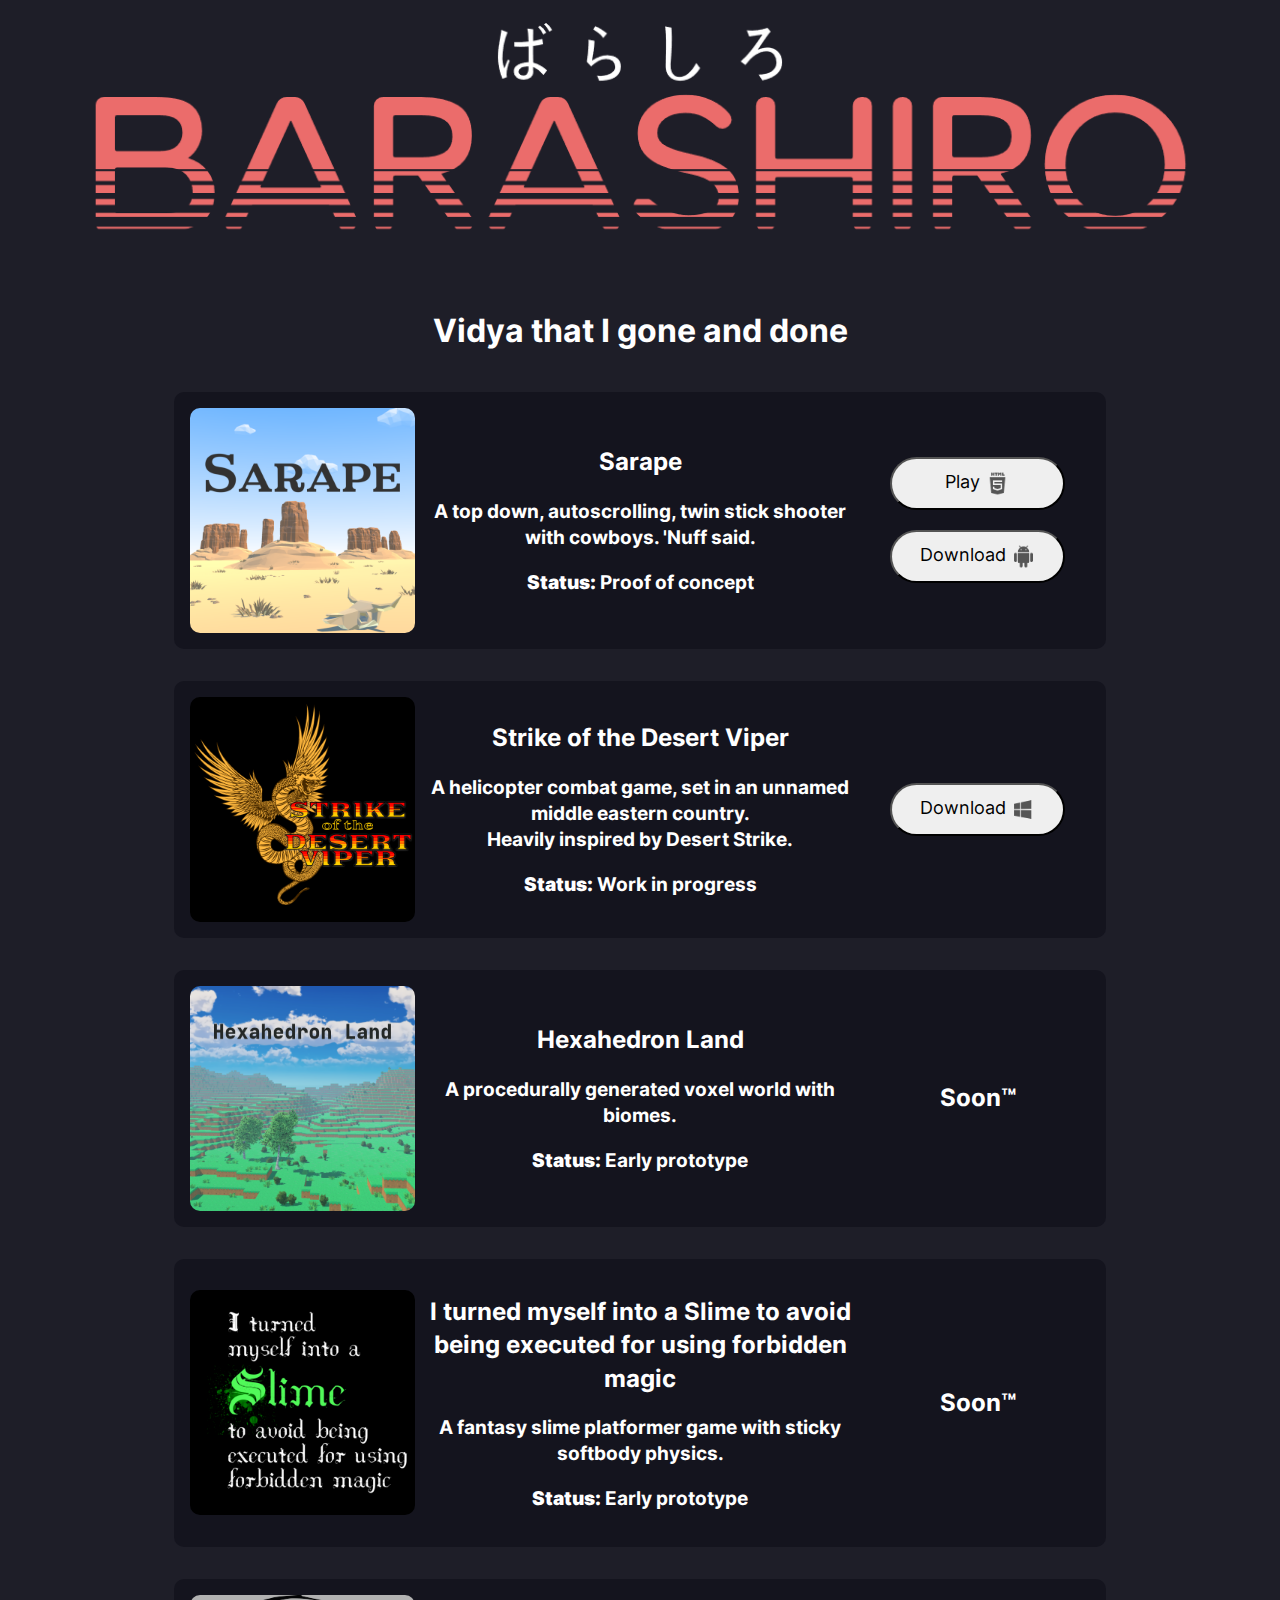
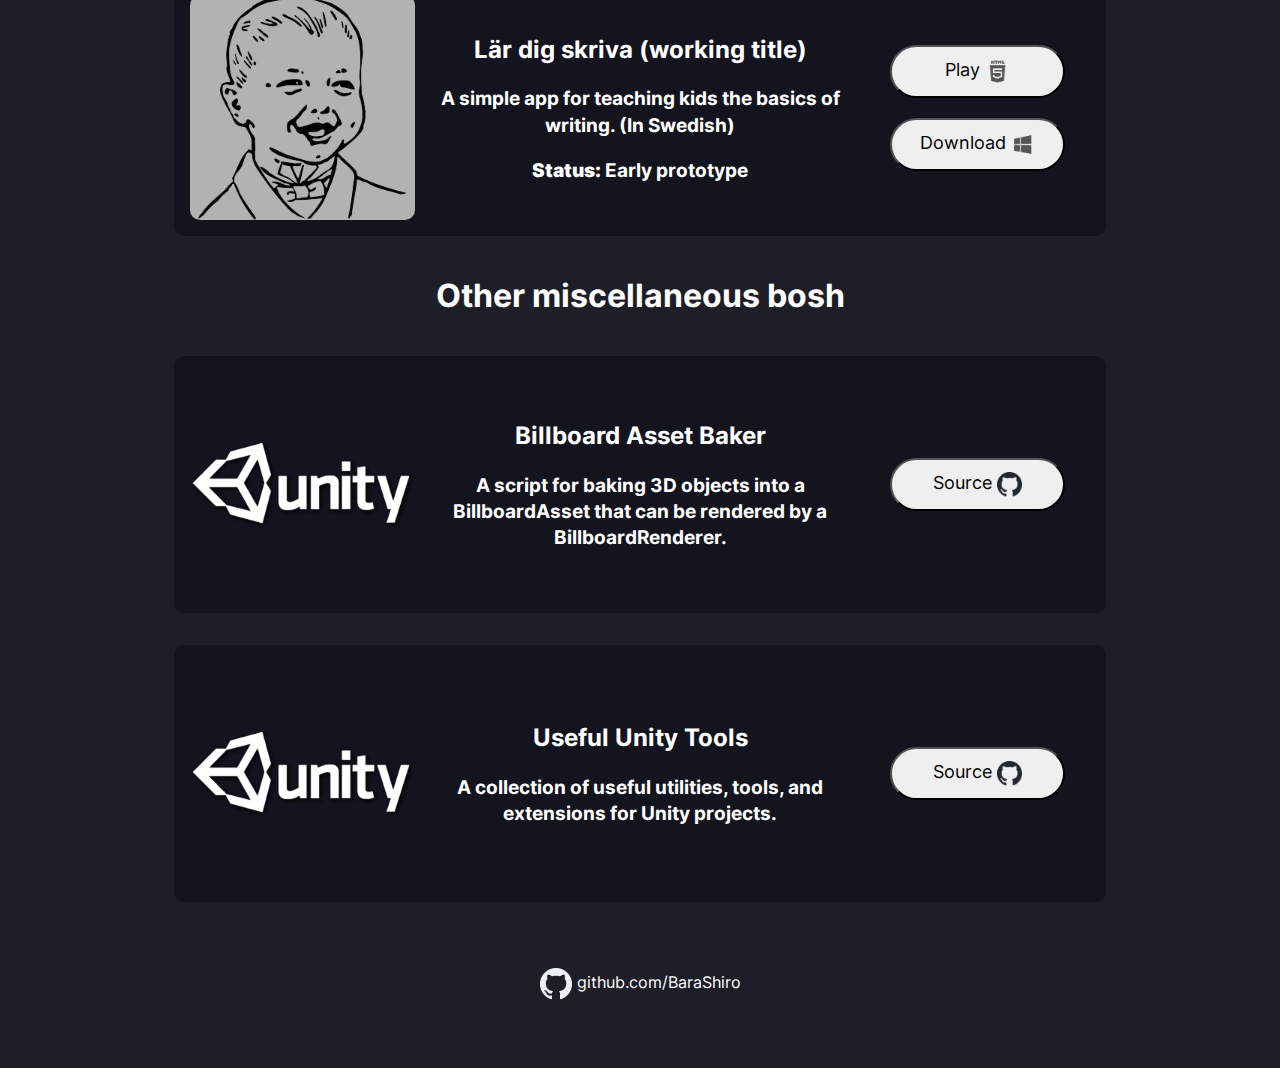
==== index.html @ d3b33dd0 "Initial commit" ====
<!doctype html>
<html class="no-js" lang="">

<head>
    <meta charset="utf-8">
    <title>BaraShiro</title>
    <meta name="description" content="">
    <meta name="viewport" content="width=device-width, initial-scale=1">

    <meta property="og:title" content="">
    <meta property="og:type" content="">
    <meta property="og:url" content="">
    <meta property="og:image" content="">

    <link rel="apple-touch-icon" href="icon.png">

    <link rel="stylesheet" href="css/normalize.css">
    <link rel="stylesheet" href="css/main.css">

    <meta name="theme-color" content="#fafafa">
</head>

<body>
    <!--Numbers are red
    Functions are blue
    NullPointerException
    On line 42-->

    <img class="logo" src="img/BaraShiro-Logo-1200x300.png" width="1200" height="300" alt="BaraShiro">

    <h1>Vidya that I gone and done</h1>

    <div class="card bg-card">

        <img class="game-logo" src="img/Sarape-300x300.png" width="300" height="300" alt="Sarape" />

        <div class="game-info">
            <h2>Sarape</h2>
            <h3>A top down, autoscrolling, twin stick shooter with cowboys. 'Nuff said.</h3>
            <h3><b>Status:</b> Proof of concept</h3>
        </div>

        <div class="game-buttons">
            <button class="btn btn-glow" onclick="window.open('/Sarape','_blank');">
                Play <img src="img/WebGL.png" width="25" height="25" alt="WebGL" />
            </button>
<!--            <button class="btn btn-glow">Media</button>-->
<!--            <button class="btn btn-glow">Source</button>-->
            <button class="btn btn-glow" onclick="window.open('downloads/Sarape-v0.5.1.apk','_blank');">
                Download <img src="img/Android.png" width="25" height="25" alt="Android" />
            </button>
        </div>

    </div>

    <div class="card bg-card">

        <img class="game-logo" src="img/StrikeLike-300x300.png" width="300" height="300" alt="Strike of the Desert Viper" />

        <div class="game-info">
            <h2>Strike of the Desert Viper</h2>
            <h3>A helicopter combat game, set in an unnamed middle eastern country.<br/>
                Heavily inspired by Desert Strike.</h3>
            <h3><b>Status:</b> Work in progress</h3>
        </div>

        <div class="game-buttons">
<!--            <button class="btn btn-glow">Play</button>-->
<!--            <button class="btn btn-glow">Media</button>-->
<!--            <button class="btn btn-glow">Source</button>-->
            <button class="btn btn-glow" onclick="window.open('downloads/StrikeLike-v0.3.1.zip','_blank');">
                Download <img src="img/Windows.png" width="25" height="25" alt="Windows" />
            </button>
        </div>

    </div>

    <div class="card bg-card">

        <img class="game-logo" src="img/HexahedronLand-300x300.png" width="300" height="300" alt="HexahedronLand" />

        <div class="game-info">
            <h2>Hexahedron Land</h2>
            <h3>A procedurally generated voxel world with biomes.</h3>
            <h3><b>Status:</b> Early prototype</h3>
        </div>

        <div class="game-buttons">
            <!--            <button class="btn btn-glow">Play</button>-->
            <!--            <button class="btn btn-glow">Media</button>-->
            <!--            <button class="btn btn-glow">Source</button>-->
            <!--            <button class="btn btn-glow">Download</button>-->
            <h2>Soon™</h2>
        </div>

    </div>

    <div class="card bg-card">

        <img class="game-logo" src="img/Slime-300x300.png" width="300" height="300" alt="I turned myself into a Slime to avoid being executed for using forbidden magic" />

        <div class="game-info">
            <h2>I turned myself into a Slime to avoid being executed for using forbidden magic</h2>
            <h3>A fantasy slime platformer game with sticky softbody physics.</h3>
            <h3><b>Status:</b> Early prototype</h3>
        </div>

        <div class="game-buttons">
<!--            <button class="btn btn-glow">Play</button>-->
<!--            <button class="btn btn-glow">Media</button>-->
<!--            <button class="btn btn-glow">Source</button>-->
<!--            <button class="btn btn-glow">Download</button>-->
            <h2>Soon™</h2>
        </div>

    </div>

    <div class="card bg-card">

        <img class="game-logo" src="img/Learn-300x300.png" width="300" height="300" alt="Lär dig skriva" />

        <div class="game-info">
            <h2>Lär dig skriva (working title)</h2>
            <h3>A simple app for teaching kids the basics of writing. (In Swedish)</h3>
            <h3><b>Status:</b> Early prototype</h3>
        </div>

        <div class="game-buttons">
            <button class="btn btn-glow" onclick="window.open('/LDS','_blank');">
                Play <img src="img/WebGL.png" width="25" height="25" alt="WebGL" />
            </button>
            <!--            <button class="btn btn-glow">Media</button>-->
            <!--            <button class="btn btn-glow">Source</button>-->
            <button class="btn btn-glow" onclick="window.open('downloads/LDS-0.1.zip','_blank');">
                Download <img src="img/Windows.png" width="25" height="25" alt="Windows" />
            </button>
        </div>

    </div>

    <h1>Other miscellaneous bosh</h1>

    <div class="card bg-card">

        <img class="game-logo" src="img/Unity-300x300.png" width="300" height="300" alt="Unity" />

        <div class="game-info">
            <h2>Billboard Asset Baker</h2>
            <h3>A script for baking 3D objects into a BillboardAsset that can be rendered by a BillboardRenderer.</h3>
        </div>

        <div class="game-buttons">
            <button class="btn btn-glow" onclick="window.open('https://github.com/BaraShiro/BillboardAssetBaker');">
                Source <img src="img/Github.png" width="25" height="25" alt="Github" />
            </button>
        </div>

    </div>

    <div class="card bg-card">

        <img class="game-logo" src="img/Unity-300x300.png" width="300" height="300" alt="Unity" />

        <div class="game-info">
            <h2>Useful Unity Tools</h2>
            <h3>A collection of useful utilities, tools, and extensions for Unity projects.</h3>
        </div>

        <div class="game-buttons">
            <button class="btn btn-glow" onclick="window.open('https://github.com/BaraShiro/UsefulUnityTools');">
                Source <img src="img/Github.png" width="25" height="25" alt="Github" />
            </button>
        </div>

    </div>

    <div class="footer">
        <div class="github-footer" onclick="window.open('https://github.com/BaraShiro/');">
            <img src="img/GithubLight.png" width="32" height="32" alt="Github"/> github.com/BaraShiro
        </div>
    </div>



  <script src="js/vendor/modernizr-3.11.2.min.js"></script>
  <script src="js/plugins.js"></script>
  <script src="js/main.js"></script>


</body>

</html>
---- css/main.css ----
/*! HTML5 Boilerplate v8.0.0 | MIT License | https://html5boilerplate.com/ */

/* main.css 2.1.0 | MIT License | https://github.com/h5bp/main.css#readme */
/*
 * What follows is the result of much research on cross-browser styling.
 * Credit left inline and big thanks to Nicolas Gallagher, Jonathan Neal,
 * Kroc Camen, and the H5BP dev community and team.
 */

/* ==========================================================================
   Base styles: opinionated defaults
   ========================================================================== */

html {
  color: #222;
  font-size: 1em;
  line-height: 1.4;
}

/*
 * Remove text-shadow in selection highlight:
 * https://twitter.com/miketaylr/status/12228805301
 *
 * Vendor-prefixed and regular ::selection selectors cannot be combined:
 * https://stackoverflow.com/a/16982510/7133471
 *
 * Customize the background color to match your design.
 */

::-moz-selection {
  background: #b3d4fc;
  text-shadow: none;
}

::selection {
  background: #b3d4fc;
  text-shadow: none;
}

/*
 * A better looking default horizontal rule
 */

hr {
  display: block;
  height: 1px;
  border: 0;
  border-top: 1px solid #ccc;
  margin: 1em 0;
  padding: 0;
}

/*
 * Remove the gap between audio, canvas, iframes,
 * images, videos and the bottom of their containers:
 * https://github.com/h5bp/html5-boilerplate/issues/440
 */

audio,
canvas,
iframe,
img,
svg,
video {
  vertical-align: middle;
}

/*
 * Remove default fieldset styles.
 */

fieldset {
  border: 0;
  margin: 0;
  padding: 0;
}

/*
 * Allow only vertical resizing of textareas.
 */

textarea {
  resize: vertical;
}

/* ==========================================================================
   Author's custom styles
   ========================================================================== */

:root {
  --background-color: rgb(30, 30, 40);
  --card-background-color: rgb(20, 20, 30);
  --text-color: rgb(255,255,255);
  --shadow-color: rgba(111, 76, 255, 0.5);
}

@font-face {
  font-family: "Inter";
  src: url("../fonts/Inter-VariableFont_slnt,wght.ttf") format("truetype")
}

body {
  background-color: var(--background-color);
  color: var(--text-color);
  font-family: "Inter", sans-serif;
  display: grid;
  grid-template-columns: 90%;
  align-content: start;
  place-items: center;
  text-align: center;
  align-items: center;
  justify-content: center;
}

.logo {
  display: block;
  width: 100%;
  height: auto;
  max-width: 1200px;
  max-height: 300px;
}

.footer {
  display: block;
  height: 100px;
  margin-top: 50px;
}

.github-footer{
  cursor: pointer;
}

.card {
  margin: 1rem;
  padding: 1rem;
  width: 100%;
  height: auto;
  max-width: 900px;
  text-align: center;
  color: var(--text-color);
  display: grid;
  grid-template-columns: 1fr 2fr 1fr;
  align-content: start;
  place-items: center;
  align-items: center;
  justify-content: center;
  position: relative;
  border-radius: 10px;
}

.bg-card {
  background-color: var(--card-background-color);
}

.game-logo {
  width: 100%;
  height: auto;
  max-width: 300px;
  max-height: 300px;
  border-radius: 10px;
}

.game-info {

}
.game-buttons {

}

h1 {
  font-weight: bolder;
}

.btn {
  font-family: "Inter", sans-serif;
  font-size: 18px;
  width: 175px;
  padding: 12px 12px;
  margin: 10px;
  cursor: pointer;
  transition: all 0.3s ease;
  border-radius: 50px;
}

.btn:hover {
  transition: all 0.3s ease;
}

.btn-glow:hover {
  box-shadow: var(--shadow-color) 0px 0px 20px 0px;
}

/* ==========================================================================
   Helper classes
   ========================================================================== */

/*
 * Hide visually and from screen readers
 */

.hidden,
[hidden] {
  display: none !important;
}

/*
 * Hide only visually, but have it available for screen readers:
 * https://snook.ca/archives/html_and_css/hiding-content-for-accessibility
 *
 * 1. For long content, line feeds are not interpreted as spaces and small width
 *    causes content to wrap 1 word per line:
 *    https://medium.com/@jessebeach/beware-smushed-off-screen-accessible-text-5952a4c2cbfe
 */

.sr-only {
  border: 0;
  clip: rect(0, 0, 0, 0);
  height: 1px;
  margin: -1px;
  overflow: hidden;
  padding: 0;
  position: absolute;
  white-space: nowrap;
  width: 1px;
  /* 1 */
}

/*
 * Extends the .sr-only class to allow the element
 * to be focusable when navigated to via the keyboard:
 * https://www.drupal.org/node/897638
 */

.sr-only.focusable:active,
.sr-only.focusable:focus {
  clip: auto;
  height: auto;
  margin: 0;
  overflow: visible;
  position: static;
  white-space: inherit;
  width: auto;
}

/*
 * Hide visually and from screen readers, but maintain layout
 */

.invisible {
  visibility: hidden;
}

/*
 * Clearfix: contain floats
 *
 * For modern browsers
 * 1. The space content is one way to avoid an Opera bug when the
 *    `contenteditable` attribute is included anywhere else in the document.
 *    Otherwise it causes space to appear at the top and bottom of elements
 *    that receive the `clearfix` class.
 * 2. The use of `table` rather than `block` is only necessary if using
 *    `:before` to contain the top-margins of child elements.
 */

.clearfix::before,
.clearfix::after {
  content: " ";
  display: table;
}

.clearfix::after {
  clear: both;
}

/* ==========================================================================
   EXAMPLE Media Queries for Responsive Design.
   These examples override the primary ('mobile first') styles.
   Modify as content requires.
   ========================================================================== */

@media only screen and (min-width: 35em) {
  /* Style adjustments for viewports that meet the condition */
}

@media print,
  (-webkit-min-device-pixel-ratio: 1.25),
  (min-resolution: 1.25dppx),
  (min-resolution: 120dpi) {
  /* Style adjustments for high resolution devices */
}

/* ==========================================================================
   Print styles.
   Inlined to avoid the additional HTTP request:
   https://www.phpied.com/delay-loading-your-print-css/
   ========================================================================== */

@media print {
  *,
  *::before,
  *::after {
    background: #fff !important;
    color: #000 !important;
    /* Black prints faster */
    box-shadow: none !important;
    text-shadow: none !important;
  }

  a,
  a:visited {
    text-decoration: underline;
  }

  a[href]::after {
    content: " (" attr(href) ")";
  }

  abbr[title]::after {
    content: " (" attr(title) ")";
  }

  /*
   * Don't show links that are fragment identifiers,
   * or use the `javascript:` pseudo protocol
   */
  a[href^="#"]::after,
  a[href^="javascript:"]::after {
    content: "";
  }

  pre {
    white-space: pre-wrap !important;
  }

  pre,
  blockquote {
    border: 1px solid #999;
    page-break-inside: avoid;
  }

  /*
   * Printing Tables:
   * https://web.archive.org/web/20180815150934/http://css-discuss.incutio.com/wiki/Printing_Tables
   */
  thead {
    display: table-header-group;
  }

  tr,
  img {
    page-break-inside: avoid;
  }

  p,
  h2,
  h3 {
    orphans: 3;
    widows: 3;
  }

  h2,
  h3 {
    page-break-after: avoid;
  }
}
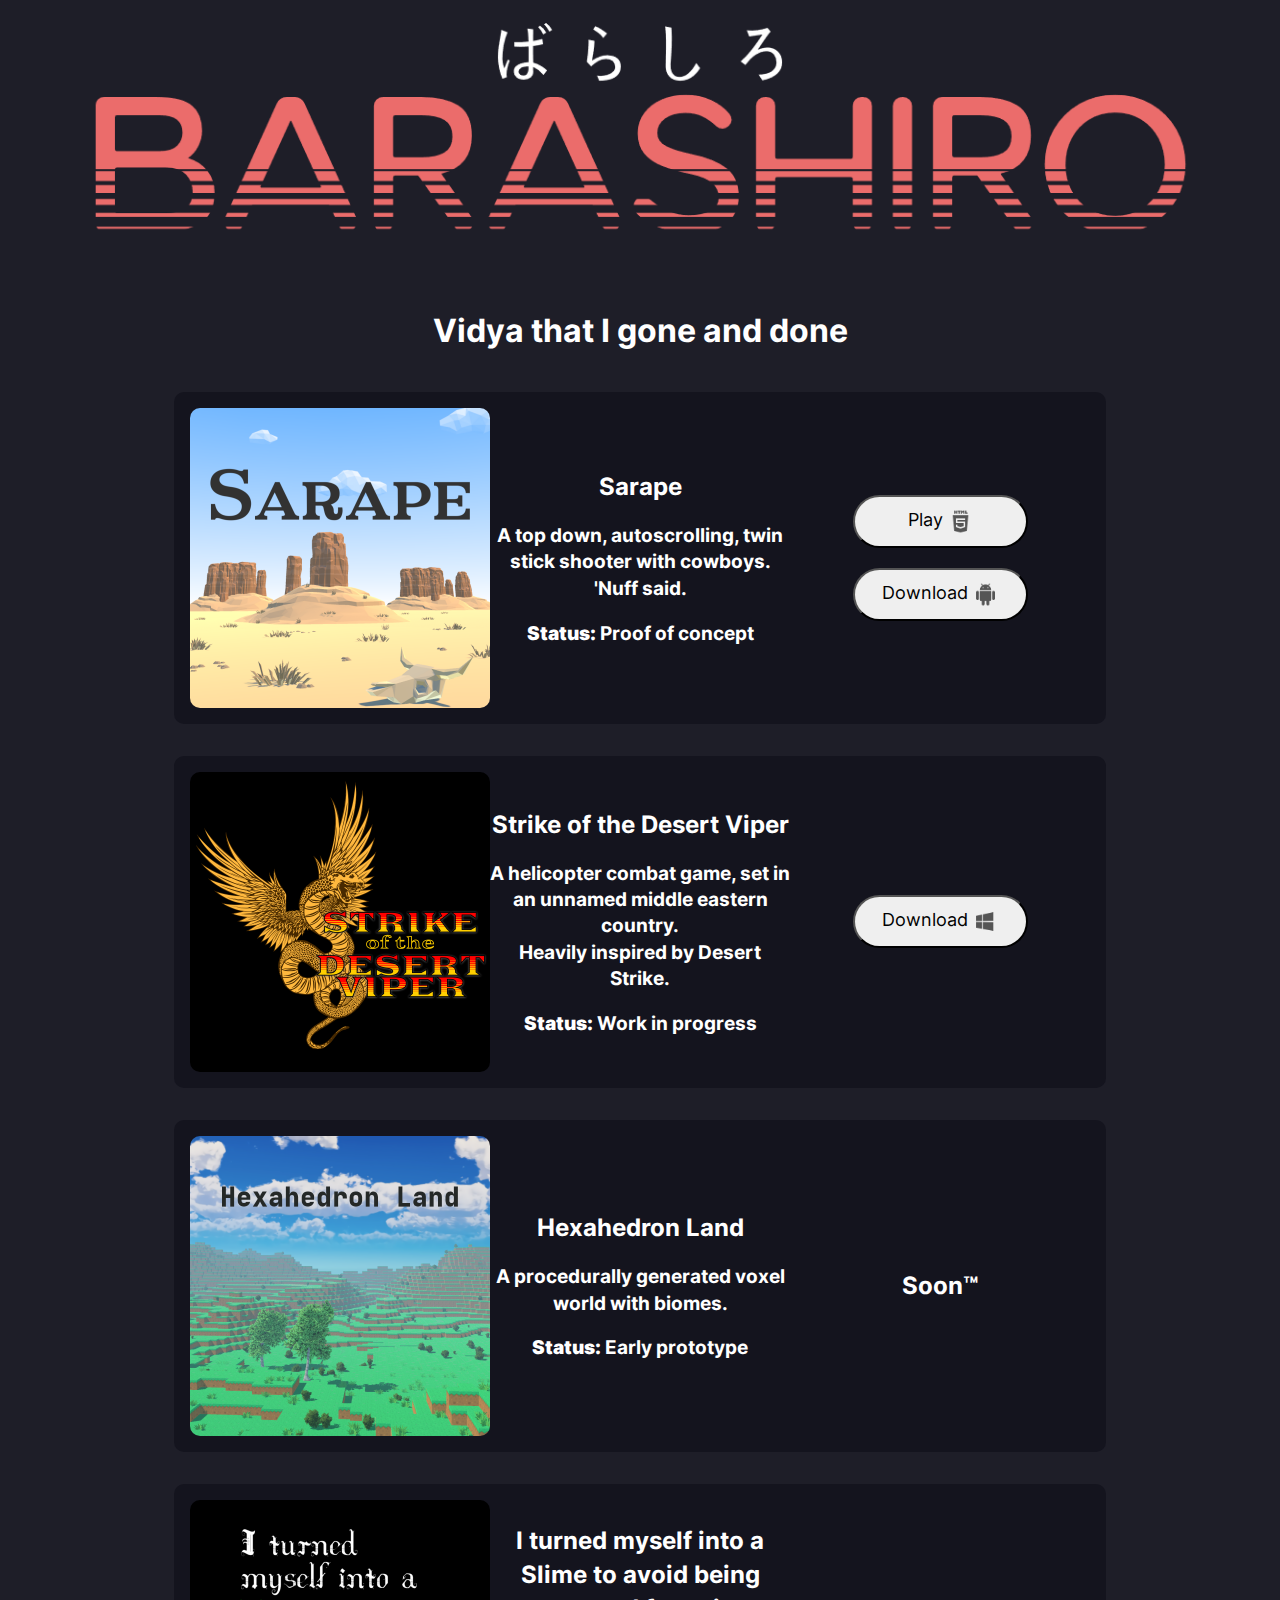
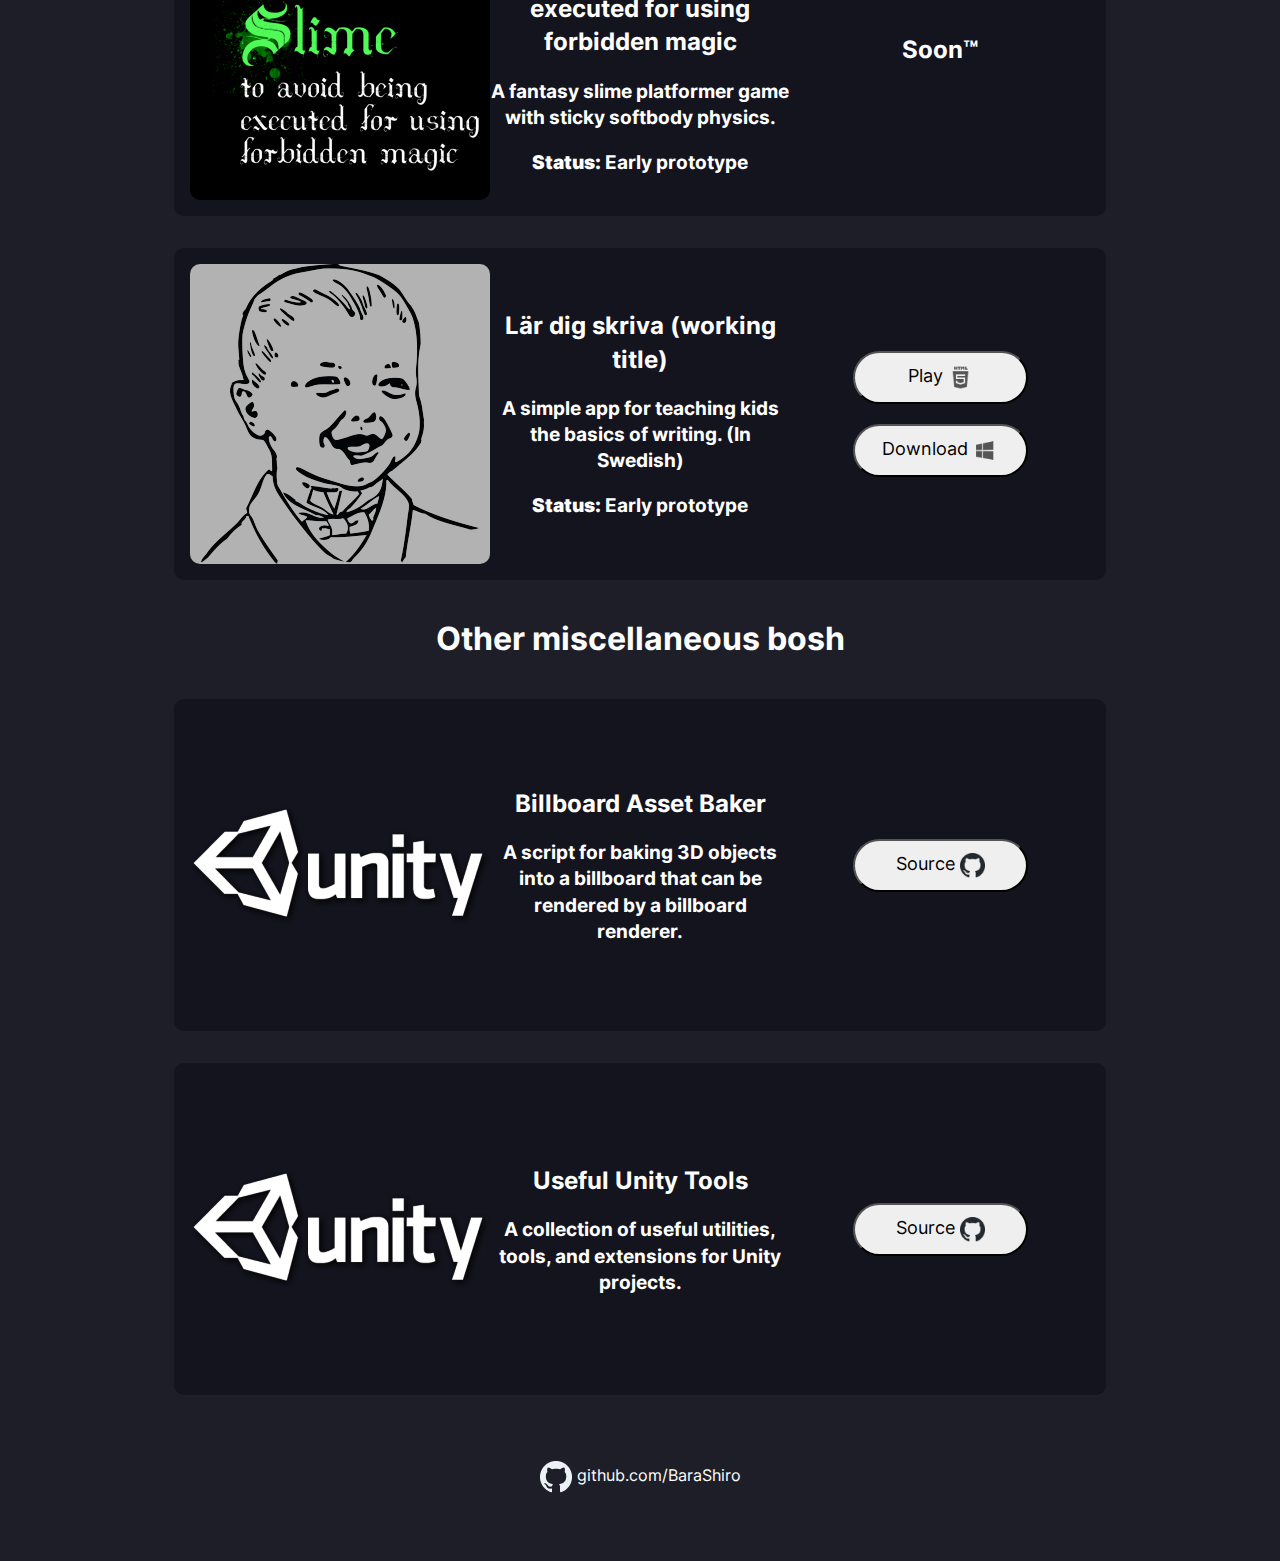
==== commit f3101b73: "Fixed wording" ====
--- a/index.html
+++ b/index.html
@@ -146,7 +146,7 @@
 
         <div class="game-info">
             <h2>Billboard Asset Baker</h2>
-            <h3>A script for baking 3D objects into a BillboardAsset that can be rendered by a BillboardRenderer.</h3>
+            <h3>A script for baking 3D objects into a billboard that can be rendered by a billboard renderer.</h3>
         </div>
 
         <div class="game-buttons">
--- a/css/main.css
+++ b/css/main.css
@@ -131,6 +131,7 @@
 }
 
 .card {
+  background-color: var(--card-background-color);
   margin: 1rem;
   padding: 1rem;
   width: 100%;
@@ -139,7 +140,6 @@
   text-align: center;
   color: var(--text-color);
   display: grid;
-  grid-template-columns: 1fr 2fr 1fr;
   align-content: start;
   place-items: center;
   align-items: center;
@@ -148,8 +148,46 @@
   border-radius: 10px;
 }
 
-.bg-card {
-  background-color: var(--card-background-color);
+@media (orientation: landscape) {
+  .card {
+    grid-template-columns: 1fr 1fr 1fr;
+  }
+
+  .game-logo{
+    grid-column: 1;
+    grid-row: 1;
+  }
+  .game-info
+  {
+    grid-column: 2;
+    grid-row: 1;
+  }
+  .game-buttons
+  {
+    grid-column: 3;
+    grid-row: 1;
+  }
+}
+
+@media (orientation: portrait) {
+  .card {
+    grid-template-columns: 1fr 1fr;
+  }
+
+  .game-logo{
+    grid-column: 2;
+    grid-row: 1;
+  }
+  .game-info
+  {
+    grid-column: 1;
+    grid-row: span 2;
+  }
+  .game-buttons
+  {
+    grid-column: 2;
+    grid-row: 2;
+  }
 }
 
 .game-logo {
@@ -164,7 +202,9 @@
 
 }
 .game-buttons {
-
+  display: flex;
+  flex-direction: column;
+  align-content: center;
 }
 
 h1 {
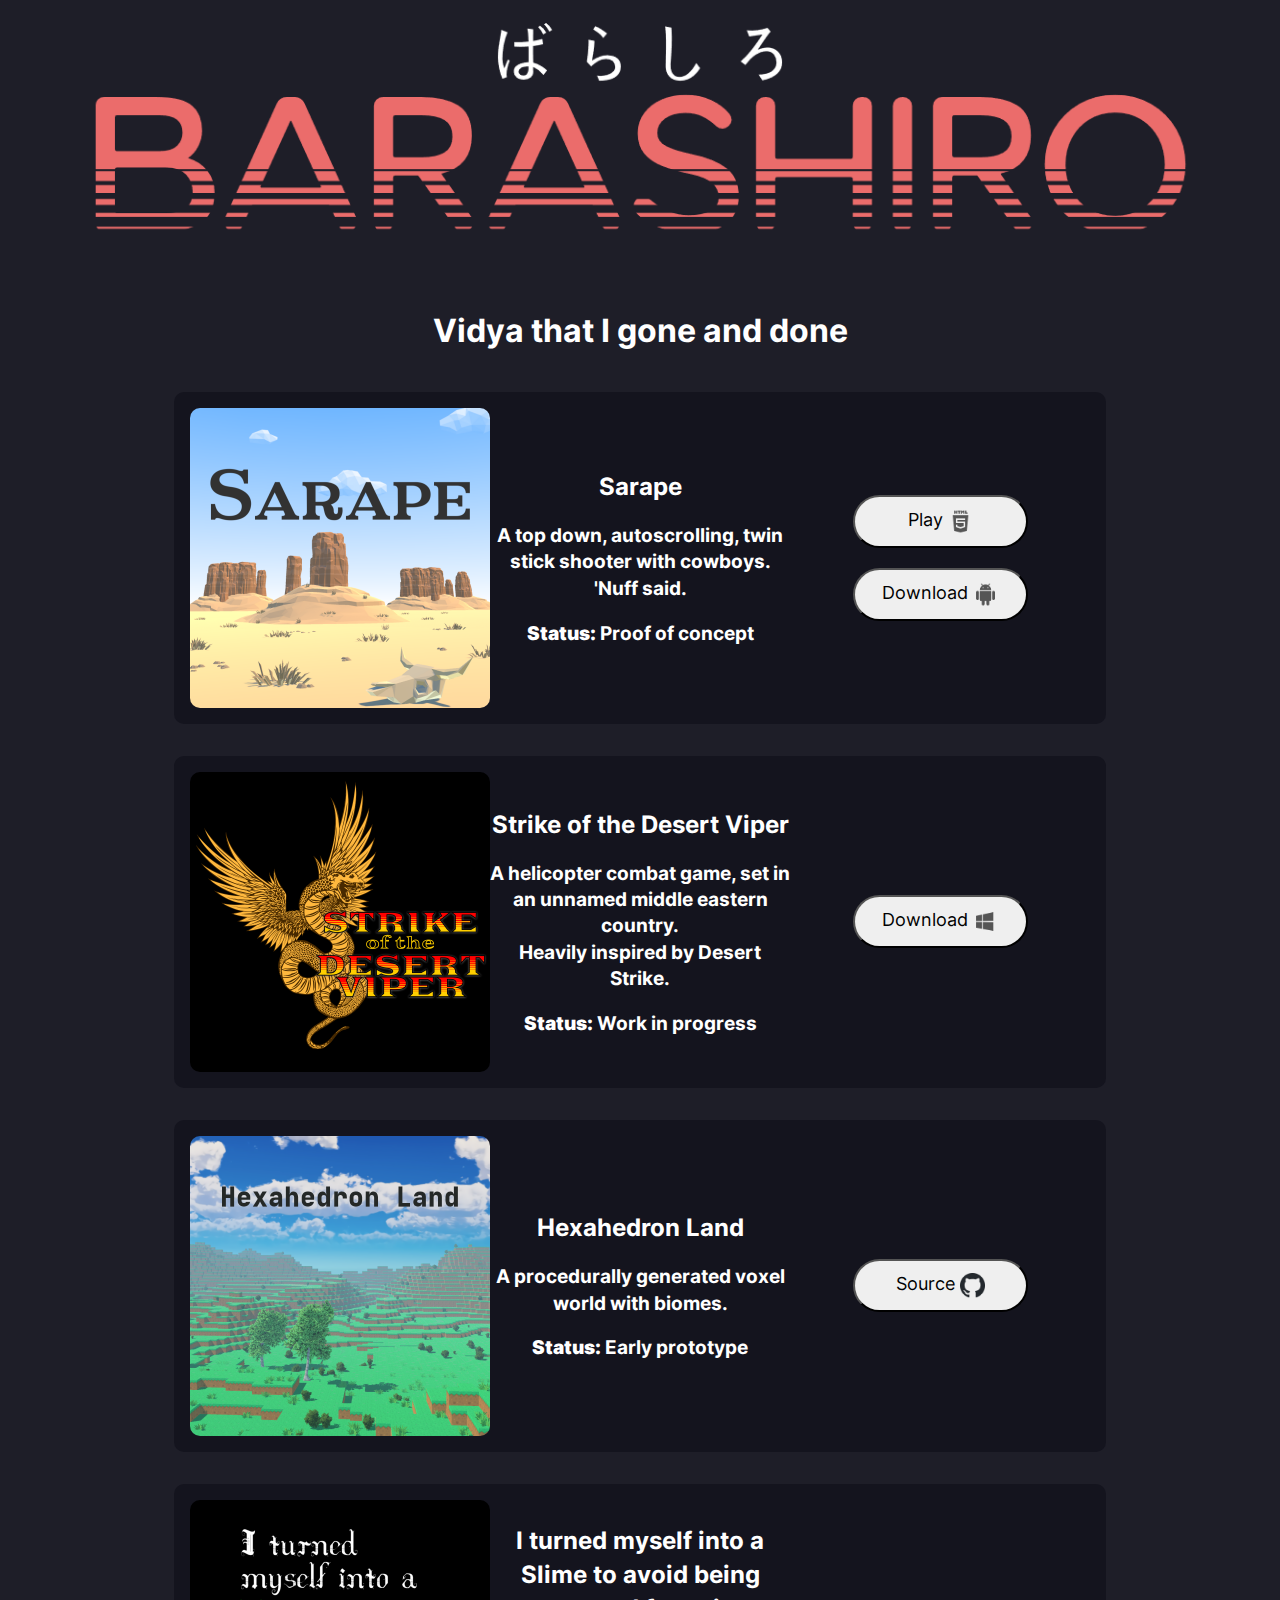
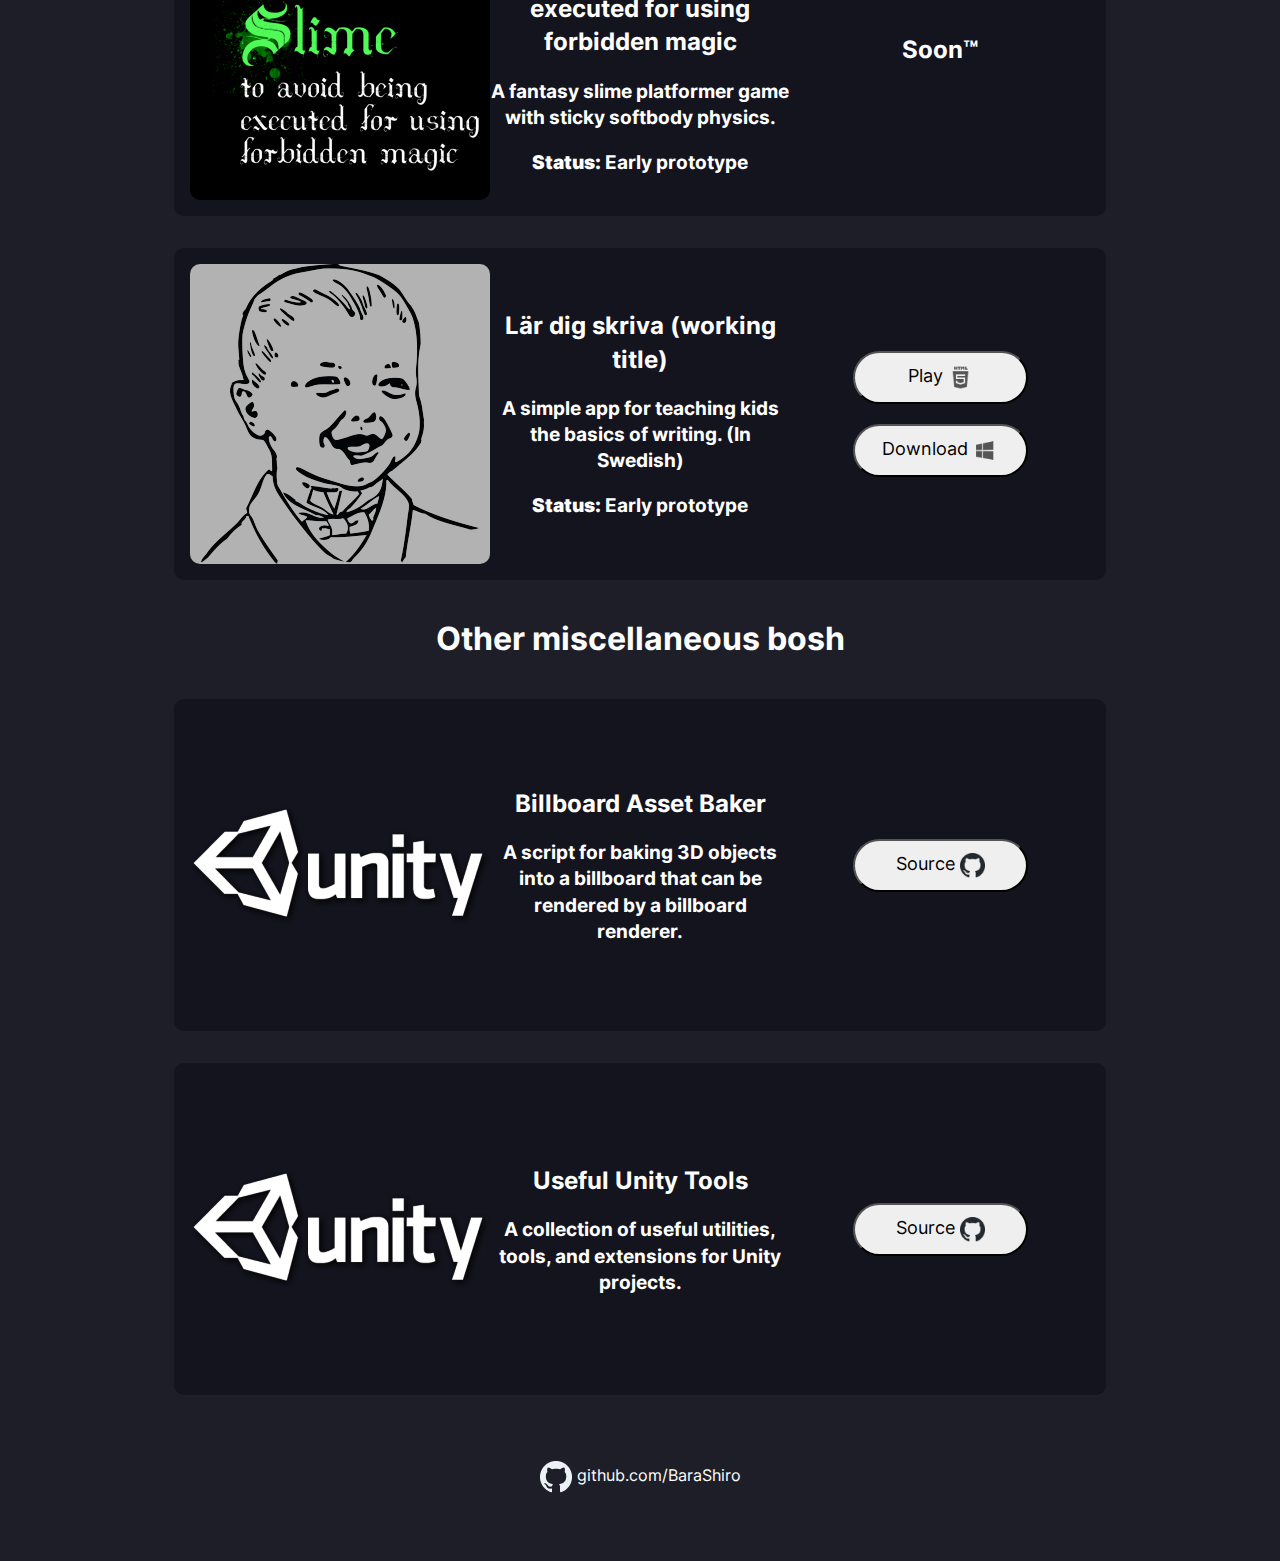
==== commit 5db77f76: "Added github link to Hexahedron" ====
--- a/index.html
+++ b/index.html
@@ -88,9 +88,10 @@
         <div class="game-buttons">
             <!--            <button class="btn btn-glow">Play</button>-->
             <!--            <button class="btn btn-glow">Media</button>-->
-            <!--            <button class="btn btn-glow">Source</button>-->
+            <button class="btn btn-glow" onclick="window.open('https://github.com/BaraShiro/HexahedronLand');">
+                Source <img src="img/Github.png" width="25" height="25" alt="Github" />
+            </button>
             <!--            <button class="btn btn-glow">Download</button>-->
-            <h2>Soon™</h2>
         </div>
 
     </div>
